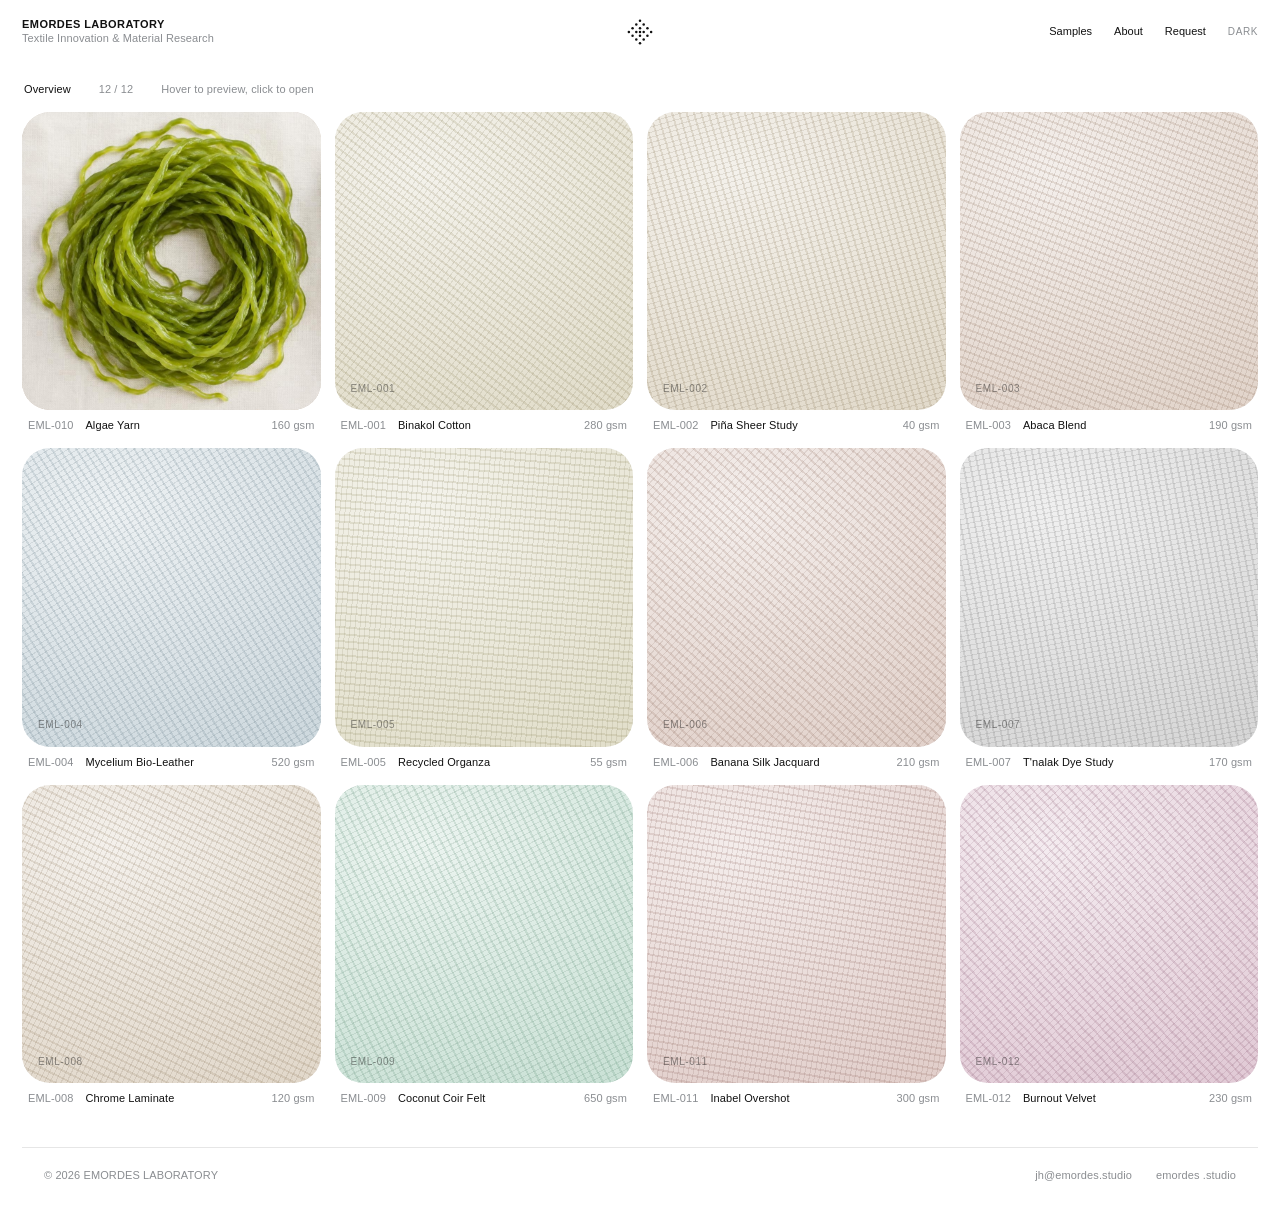
==== index.html @ 03058e5d "Custom fields + placement zones" ====
<!doctype html>
<html lang="en"><head><meta charset="utf-8"><meta name="viewport" content="width=device-width,initial-scale=1">
<title>EMORDES LABORATORY / Textile Innovation & Material Research</title>
<meta name="description" content="EMORDES LABORATORY: textile innovation and material samples. Filipino weaving heritage meets future biomaterials.">
<script>try{if(localStorage.getItem("izlab-theme")==="dark")document.documentElement.dataset.theme="dark"}catch(e){}</script><link rel="stylesheet" href="styles.css"></head>
<body>
<a class="skip" href="#grid">Skip to samples</a>
<header class="bar">
  <a class="brand" href="#" data-home><b>EMORDES LABORATORY</b><span>Textile Innovation &amp; Material Research</span></a>
  <a class="mark" href="#" data-home aria-label="EMORDES LABORATORY home"><svg viewBox="0 0 28 28" aria-hidden="true"><g id="dots"></g></svg></a>
  <nav aria-label="Primary">
    <button data-panel="p-samples" aria-expanded="false" aria-controls="p-samples">Samples</button>
    <button data-panel="p-about" aria-expanded="false" aria-controls="p-about">About</button>
    <button data-panel="p-request" aria-expanded="false" aria-controls="p-request">Request</button>
    <button class="tt" id="tt" type="button" aria-label="Toggle dark mode"></button>
  </nav>
</header>

<div class="scrim" hidden></div>

<section class="panel" id="p-samples" role="dialog" aria-modal="true" aria-label="Sample index" hidden>
  <div class="pin">
    <div class="ph"><span>Index</span><span id="count">12 Specimens / Placeholder data</span></div>
    <div class="filters" role="group" aria-label="Filter samples">
      <button class="on" data-f="all">All</button><button data-f="heritage">Heritage</button><button data-f="biomaterial">Biomaterial</button><button data-f="recycled">Recycled</button><button data-f="sheer">Sheer</button>
    </div>
    <table class="idx"><thead><tr><th>No.</th><th>Sample</th><th>Category</th><th>Year</th></tr></thead><tbody id="idx"></tbody></table>
  </div>
</section>

<section class="panel" id="p-about" role="dialog" aria-modal="true" aria-label="About" hidden>
  <div class="pin about">
    <div class="ph"><span>About</span><span>EML / Est. 2026 / San Francisco</span></div>
    <div class="acols">
      <p class="big">A textile research unit where Filipino weaving heritage meets the materials of the future.</p>
      <div>
        <p>EMORDES LABORATORY studies cloth at both ends of time. The optical wave of Binakol, the translucent hand of Piña, the tensile strength of Abaca sit in the same library as mycelium leather, algae knits and recycled organza.</p>
        <p>Every specimen is catalogued, swatched and available for designers, students and brands developing their next collection. Request samples, book a lab session, or commission a custom weave study.</p>
        <dl class="meta"><dt>Contact</dt><dd><a href="mailto:jh@emordes.studio">jh@emordes.studio</a></dd><dt>Division of</dt><dd><a href="https://emordes.studio">emordes .studio</a></dd></dl>
        <img src="images/logo.png" alt="emordes .studio" class="logo">
      </div>
    </div>
  </div>
</section>

<section class="panel" id="p-request" role="dialog" aria-modal="true" aria-label="Request samples" hidden>
  <div class="pin">
    <div class="ph"><span>Request</span><span>Samples / Lab session / Custom weave study</span></div>
    <form id="f" class="form">
      <label>Name<input name="name" required autocomplete="name"></label>
      <label>Email<input type="email" name="email" required autocomplete="email"></label>
      <label>Type<select name="type"><option>Sample request</option><option>Lab session</option><option>Custom weave study</option></select></label>
      <label>Date<input type="date" name="date"></label>
      <fieldset class="picks"><legend>Samples</legend><div id="picks"></div></fieldset>
      <label class="wide">Notes<textarea name="notes" rows="3"></textarea></label>
      <div class="wide fr"><span>Opens your mail app, sends to jh@emordes.studio</span><button class="pill dark">Send request <i class="arr" aria-hidden="true"></i></button></div>
    </form>
  </div>
</section>

<main>
  <div class="sub"><span>Overview</span><span id="shown">12 / 12</span><span class="hide-m">Hover to preview, click to open</span></div>
  <ul class="grid" id="grid"></ul>
</main>

<section class="detail" id="detail" role="dialog" aria-modal="true" aria-labelledby="d-title" hidden>
  <div class="din">
    <button class="pill back" id="back"><i class="arr l" aria-hidden="true"></i> Back to Overview</button>
    <h2 id="d-title"></h2>
    <div class="dmeta" id="d-meta"></div>
    <div class="dimgs" id="d-imgs"></div>
    <div class="dmeta dbelow" id="d-below" hidden></div>
    <div class="dnav"><button class="pill" id="prev">Previous</button><button class="pill dark" id="req">Request this sample</button><button class="pill" id="next">Next</button></div>
  </div>
</section>

<footer class="foot"><span>© 2026 EMORDES LABORATORY</span><a href="mailto:jh@emordes.studio">jh@emordes.studio</a><a href="https://emordes.studio">emordes .studio</a></footer>
<div class="lb" id="lb" hidden role="dialog" aria-modal="true" aria-label="Photo viewer"><div class="lbw"><img id="lb-img" alt=""></div>
<div class="lbbar"><span id="lb-c"></span><span><button class="pill" id="lb-p" aria-label="Previous photo">Prev</button><button class="pill" id="lb-n" aria-label="Next photo">Next</button><button class="pill" id="lb-x" aria-label="Close">Close</button></span></div></div>
<script src="main.js"></script>
<script>(function(){var b=document.getElementById("tt"),r=document.documentElement;function s(){var d=r.dataset.theme==="dark";b.textContent=d?"Light":"Dark";b.setAttribute("aria-pressed",d)}s();b.onclick=function(){var d=r.dataset.theme!=="dark";if(d)r.dataset.theme="dark";else delete r.dataset.theme;try{localStorage.setItem("izlab-theme",d?"dark":"light")}catch(e){}s()}})();</script>
</body></html>
---- styles.css ----
:root{--bg:#fff;--bg2:#F8F9FA;--ink:#111;--mut:#8a8d91;--line:rgba(17,17,17,.1);--r:28px;--ease:cubic-bezier(.2,.9,.1,1);--f:"Helvetica Neue",Helvetica,Arial,sans-serif;--bar:64px}
*{box-sizing:border-box;margin:0;padding:0}
html{-webkit-text-size-adjust:100%}
body{background:var(--bg);color:var(--ink);font:400 11px/1.45 var(--f);letter-spacing:.01em;-webkit-font-smoothing:antialiased}
body.lock{overflow:hidden}
a{color:inherit;text-decoration:none}button,input,select,textarea{font:inherit;color:inherit}
button{background:none;border:0;cursor:pointer}
:focus-visible{outline:1.5px solid var(--ink);outline-offset:3px;border-radius:6px}
.skip{position:absolute;left:-999px;top:8px;background:var(--ink);color:#fff;padding:6px 10px;border-radius:99px;z-index:99}.skip:focus{left:8px}

.bar{position:fixed;inset:0 0 auto;height:var(--bar);display:grid;grid-template-columns:1fr auto 1fr;align-items:center;padding:0 22px;z-index:40;background:rgba(255,255,255,.72);backdrop-filter:blur(18px) saturate(1.4);-webkit-backdrop-filter:blur(18px) saturate(1.4)}
.brand{display:flex;flex-direction:column;line-height:1.25}.brand b{font-weight:700;letter-spacing:.04em}.brand span{color:var(--mut)}
.mark svg{width:26px;height:26px;display:block;fill:var(--ink);transition:transform .6s var(--ease)}.mark:hover svg{transform:rotate(45deg)}
nav{justify-self:end;display:flex;gap:22px}
nav button{position:relative;padding:4px 0}
nav button::after{content:"";position:absolute;left:0;right:0;bottom:0;height:1px;background:var(--ink);transform:scaleX(0);transform-origin:left;transition:transform .3s var(--ease)}
nav button:hover::after,nav button[aria-expanded=true]::after{transform:scaleX(1)}

main{padding:calc(var(--bar) + 10px) 22px 40px}
.sub{display:flex;gap:28px;color:var(--mut);padding:8px 2px 14px}.sub span:first-child{color:var(--ink)}
.grid{list-style:none;display:grid;grid-template-columns:repeat(4,1fr);gap:14px}
.card{animation:rise .7s var(--ease) both;animation-delay:var(--d)}.card.hide{display:none}
@keyframes rise{from{opacity:0;transform:translateY(14px)}}
.card>button{display:block;width:100%;position:relative;border-radius:var(--r);overflow:hidden;aspect-ratio:1;background:var(--bg2);text-align:left}
.ph-img{position:relative;width:100%;height:100%;background:
 repeating-linear-gradient(var(--a),hsla(var(--h),var(--s),40%,.16) 0 2px,transparent 2px 7px),
 repeating-linear-gradient(calc(var(--a) + 90deg),hsla(var(--h),var(--s),30%,.12) 0 1px,transparent 1px 5px),
 radial-gradient(120% 90% at 30% 20%,hsl(var(--h),var(--s),94%),hsl(var(--h),var(--s),84%));overflow:hidden}
.ph-img span{position:absolute;left:16px;bottom:14px;color:rgba(17,17,17,.45);font-size:10px;letter-spacing:.06em}
.ph-img img{position:absolute;inset:0;width:100%;height:100%;object-fit:cover}
.card .ph-img{transition:transform .7s var(--ease)}.card>button:hover .ph-img{transform:scale(1.04)}
.ov{position:absolute;left:10px;right:10px;bottom:10px;display:flex;align-items:center;justify-content:space-between;gap:10px;padding:11px 14px;border-radius:18px;background:rgba(255,255,255,.7);backdrop-filter:blur(14px);-webkit-backdrop-filter:blur(14px);box-shadow:0 0 0 1px rgba(255,255,255,.6) inset;opacity:0;transform:translateY(12px);transition:opacity .25s var(--ease),transform .35s var(--ease)}
.ot{display:flex;flex-direction:column;overflow:hidden}.ot b{font-weight:600;font-size:12px;transform:translateY(100%);transition:transform .35s .04s var(--ease)}.ot small{color:var(--mut);font-size:10px;transform:translateY(120%);transition:transform .35s .08s var(--ease)}
.card>button:hover .ov,.card>button:focus-visible .ov{opacity:1;transform:none}
.card>button:hover .ot>*,.card>button:focus-visible .ot>*{transform:none}
.dm{width:15px;height:15px;fill:var(--ink);flex:none}
.card>button:hover .dm circle{animation:blink .9s steps(1) infinite}
.dm circle:nth-child(n+6){animation-delay:.15s!important}.dm circle:nth-child(9){animation-delay:.3s!important}
@keyframes blink{50%{opacity:.25}}
.cap{display:grid;grid-template-columns:auto 1fr auto;gap:12px;padding:8px 6px 0;color:var(--mut)}.cap span:nth-child(2){color:var(--ink);white-space:nowrap;overflow:hidden;text-overflow:ellipsis}

.scrim{position:fixed;inset:0;z-index:30;background:rgba(248,249,250,.25);opacity:0;transition:opacity .25s}.scrim.in{opacity:1}
.panel{position:fixed;left:0;right:0;top:0;z-index:35;padding-top:var(--bar);max-height:100vh;overflow:auto;background:rgba(255,255,255,.7);backdrop-filter:blur(28px) saturate(1.5);-webkit-backdrop-filter:blur(28px) saturate(1.5);border-bottom:1px solid var(--line);box-shadow:0 30px 60px -30px rgba(0,0,0,.12);clip-path:inset(0 0 100% 0);transition:clip-path .45s var(--ease)}
.panel.in{clip-path:inset(0 0 0 0)}
.pin{padding:18px 22px 34px;opacity:0;transform:translateY(-8px);transition:.35s .1s var(--ease)}.panel.in .pin{opacity:1;transform:none}
.ph{display:flex;justify-content:space-between;color:var(--mut);padding-bottom:12px;border-bottom:1px solid var(--line);margin-bottom:14px}.ph span:first-child{color:var(--ink);font-weight:600}
.filters{display:flex;flex-wrap:wrap;gap:6px;margin-bottom:12px}
.filters button,.pill{border-radius:99px;padding:6px 13px;background:rgba(17,17,17,.05);transition:background .2s,color .2s}
.filters button:hover{background:rgba(17,17,17,.1)}.filters button.on{background:var(--ink);color:#fff}
.idx{width:100%;border-collapse:collapse;font-variant-numeric:tabular-nums}
.idx th{text-align:left;font-weight:400;color:var(--mut);padding:6px 0;border-bottom:1px solid var(--line)}
.idx td{padding:7px 0;border-bottom:1px solid var(--line)}.idx th:first-child,.idx td:first-child{width:12%}.idx th:last-child,.idx td:last-child{width:10%;text-align:right}
.idx tr.hide{display:none}.idx tbody tr{transition:background .15s}.idx tbody tr:hover{background:rgba(17,17,17,.035)}
.idx td button{font-weight:600;padding:0}.idx td button:hover{text-decoration:underline}
.acols{display:grid;grid-template-columns:1.1fr 1fr;gap:40px}
.big{font-size:clamp(20px,2.4vw,32px);line-height:1.1;letter-spacing:-.02em;font-weight:500;max-width:18ch}
.about p+p{margin-top:10px}.about p{max-width:52ch}
.meta,.dmeta dl{display:grid;grid-template-columns:96px 1fr;row-gap:6px;margin-top:16px}.meta dt,.dmeta dt{color:var(--mut)}.meta a{text-decoration:underline}
.logo{display:block;width:140px;margin-top:22px;filter:invert(1)}
.form{display:grid;grid-template-columns:repeat(4,1fr);gap:14px}
.form label,.picks{display:flex;flex-direction:column;gap:5px;color:var(--mut)}
.form input:not([type=checkbox]),.form select,.form textarea{color:var(--ink);background:rgba(255,255,255,.6);border:1px solid var(--line);border-radius:12px;padding:9px 11px;font-size:12px;outline:0;transition:border-color .2s}
.form input:focus,.form select:focus,.form textarea:focus{border-color:var(--ink)}
.picks{grid-column:1/-1;border:0}.picks legend{margin-bottom:5px}
#picks{display:grid;grid-template-columns:repeat(4,1fr);gap:4px 14px}
#picks label{flex-direction:row;align-items:center;gap:7px;color:var(--ink);cursor:pointer}#picks span{color:var(--mut);white-space:nowrap}
#picks input{accent-color:#111}
.wide{grid-column:1/-1}.fr{display:flex;justify-content:space-between;align-items:center;color:var(--mut)}
.pill{display:inline-flex;align-items:center;gap:8px;backdrop-filter:blur(12px);-webkit-backdrop-filter:blur(12px)}
.pill:hover{background:rgba(17,17,17,.1)}.pill.dark{background:var(--ink);color:#fff}.pill.dark:hover{background:#333}
.arr{width:6px;height:6px;border-top:1.3px solid currentColor;border-right:1.3px solid currentColor;transform:rotate(45deg)}.arr.l{transform:rotate(-135deg)}

.detail{position:fixed;inset:0;z-index:38;overflow:auto;background:rgba(255,255,255,.86);backdrop-filter:blur(24px);-webkit-backdrop-filter:blur(24px);opacity:0;transition:opacity .28s var(--ease)}
.detail.in{opacity:1}
.din{padding:calc(var(--bar) + 14px) 22px 50px;transform:translateY(18px);transition:transform .45s var(--ease)}.detail.in .din{transform:none}
.back{position:sticky;top:calc(var(--bar) + 8px);z-index:2;background:rgba(255,255,255,.7);box-shadow:0 0 0 1px var(--line) inset}
.detail h2{font-size:clamp(28px,4vw,56px);font-weight:500;letter-spacing:-.03em;line-height:1;margin:26px 0 20px;display:flex;align-items:baseline;gap:16px}
.detail h2 span{font-size:11px;letter-spacing:.04em;color:var(--mut);font-weight:400}
.dmeta{display:grid;grid-template-columns:1fr 1fr;gap:0 40px;border-top:1px solid var(--line);max-width:960px}
.dmeta dl{margin-top:12px}
.dimgs{display:grid;grid-template-columns:2fr 1fr;grid-template-rows:1fr 1fr;gap:14px;margin-top:30px;aspect-ratio:3/2}
.dimgs .ph-img{border-radius:var(--r)}.dimgs .ph-img:first-child{grid-row:1/3}
.dnav{display:flex;justify-content:space-between;gap:8px;margin-top:18px}
.foot{display:flex;gap:24px;padding:20px 22px 28px;color:var(--mut);border-top:1px solid var(--line);margin:0 22px}.foot span{margin-right:auto}.foot a:hover{color:var(--ink)}

@media (max-width:1000px){.grid{grid-template-columns:repeat(3,1fr)}}
@media (max-width:720px){
 :root{--r:20px;--bar:58px}
 .bar{padding:0 14px;grid-template-columns:1fr auto auto;gap:14px}.brand span{display:none}.mark{order:-1}.bar{grid-template-columns:auto 1fr auto}
 nav{gap:14px}main{padding:calc(var(--bar) + 6px) 12px 30px}
 .grid{grid-template-columns:repeat(2,1fr);gap:10px}.hide-m{display:none}
 .cap{grid-template-columns:1fr auto}.cap span:first-child{display:none}
 .ov{opacity:1;transform:none;left:7px;right:7px;bottom:7px;padding:7px 10px;border-radius:13px}.ot b,.ot small{transform:none}.ot small{display:none}.ot b{font-size:10.5px;white-space:nowrap;overflow:hidden;text-overflow:ellipsis}
 .pin{padding:14px 14px 26px}.acols,.form,.dmeta{grid-template-columns:1fr;gap:16px}#picks{grid-template-columns:1fr 1fr}
 .din{padding:calc(var(--bar) + 10px) 14px 40px}.dimgs{grid-template-columns:1fr;grid-template-rows:none;aspect-ratio:auto}.dimgs .ph-img{aspect-ratio:1}.dimgs .ph-img:first-child{grid-row:auto}
 .dnav .pill:not(.dark){padding:6px 10px}.foot{flex-wrap:wrap;margin:0 12px;padding:18px 2px}
}
@media (prefers-reduced-motion:reduce){*{animation:none!important;transition:none!important}}

/* multi-photo */
.dshot{display:block;padding:0;border:0;background:none;cursor:zoom-in;border-radius:var(--r);overflow:hidden;min-height:0}
.dshot .ph-img{border-radius:var(--r);transition:transform .6s var(--ease)}.dshot:hover .ph-img{transform:scale(1.02)}
.dimgs[data-n="1"]{grid-template-columns:1fr;grid-template-rows:1fr;aspect-ratio:3/2}
.dimgs[data-n="2"]{grid-template-columns:1fr 1fr;grid-template-rows:1fr;aspect-ratio:2/1}
.dimgs[data-n="3"] .dshot:first-child{grid-row:1/3}.dimgs .dshot .ph-img{grid-row:auto}
.dimgs[data-n="many"]{grid-template-columns:repeat(3,1fr);grid-template-rows:none;aspect-ratio:auto}.dimgs[data-n="many"] .dshot{aspect-ratio:1}
.lb{position:fixed;inset:0;z-index:200;background:rgba(255,255,255,.82);backdrop-filter:blur(24px) saturate(1.3);-webkit-backdrop-filter:blur(24px) saturate(1.3);display:flex;flex-direction:column;opacity:0;transition:opacity .22s}
.lb.in{opacity:1}.lbw{flex:1;display:grid;place-items:center;padding:22px;min-height:0}
.lbw img{max-width:100%;max-height:100%;object-fit:contain;border-radius:calc(var(--r) - 6px);box-shadow:0 20px 60px rgba(0,0,0,.12)}
.lbbar{display:flex;justify-content:space-between;align-items:center;gap:8px;padding:0 22px 22px;font-size:11px;color:var(--mut)}.lbbar span:last-child{display:flex;gap:8px}
@media (max-width:760px){.dimgs[data-n]{grid-template-columns:1fr;aspect-ratio:auto}.dimgs[data-n] .dshot{aspect-ratio:1;grid-row:auto!important}.dimgs[data-n="many"]{grid-template-columns:1fr 1fr}.lbbar{padding:0 14px 18px}}
.lb[hidden]{display:none}

.tt{color:var(--mut);padding:4px 0;font-size:inherit;text-transform:uppercase;letter-spacing:.06em;font-size:10px}.tt:hover{color:var(--ink)}
.acts .tt{margin-right:4px}
[data-theme=dark]{color-scheme:dark;--bg:#0b0b0b;--bg2:#161718;--ink:#ededed;--mut:#8b8e93;--line:rgba(237,237,237,.12)}
[data-theme=dark] .bar{background:rgba(11,11,11,.72)}
[data-theme=dark] .pill.dark,[data-theme=dark] .item.on,[data-theme=dark] .g .cv,[data-theme=dark] .filters button.on{color:#0b0b0b}
[data-theme=dark] .pill.dark:hover{background:#cfcfcf}
[data-theme=dark] .skip{color:#0b0b0b}
[data-theme=dark] .ph-img{filter:brightness(.82) saturate(.9)}[data-theme=dark] .ph-img:has(img){filter:none}
[data-theme=dark] .ph-img span{color:rgba(0,0,0,.55)}
[data-theme=dark] .ov{background:rgba(18,18,18,.66);box-shadow:0 0 0 1px rgba(255,255,255,.08) inset}
[data-theme=dark] .scrim{background:rgba(0,0,0,.4)}
[data-theme=dark] .panel{background:rgba(14,14,14,.74);box-shadow:0 30px 60px -30px rgba(0,0,0,.6)}
[data-theme=dark] .filters button,[data-theme=dark] .pill{background:rgba(237,237,237,.07)}
[data-theme=dark] .filters button:hover,[data-theme=dark] .pill:hover{background:rgba(237,237,237,.14)}
[data-theme=dark] .filters button.on,[data-theme=dark] .pill.dark{background:var(--ink)}
[data-theme=dark] .idx tbody tr:hover{background:rgba(237,237,237,.04)}
[data-theme=dark] .logo{filter:none}
[data-theme=dark] .form input:not([type=checkbox]),[data-theme=dark] .form select,[data-theme=dark] .form textarea{background:rgba(255,255,255,.04)}
[data-theme=dark] #picks input{accent-color:#ededed}
[data-theme=dark] .detail{background:rgba(11,11,11,.88)}
[data-theme=dark] .back{background:rgba(20,20,20,.72)}
[data-theme=dark] .lb{background:rgba(8,8,8,.9)}[data-theme=dark] .lbw img{box-shadow:0 20px 60px rgba(0,0,0,.6)}
@media (max-width:720px){nav{gap:12px}}
.desc p+p{margin-top:.8em}.desc p{max-width:62ch}

/* field zones */
.dcol{min-width:0}.dwide{grid-column:1/-1;display:grid;grid-template-columns:1fr 1fr;gap:0 40px}.dwide>dl{min-width:0}
.dbelow{margin-top:30px}
@media (max-width:760px){.dwide{grid-template-columns:1fr}}
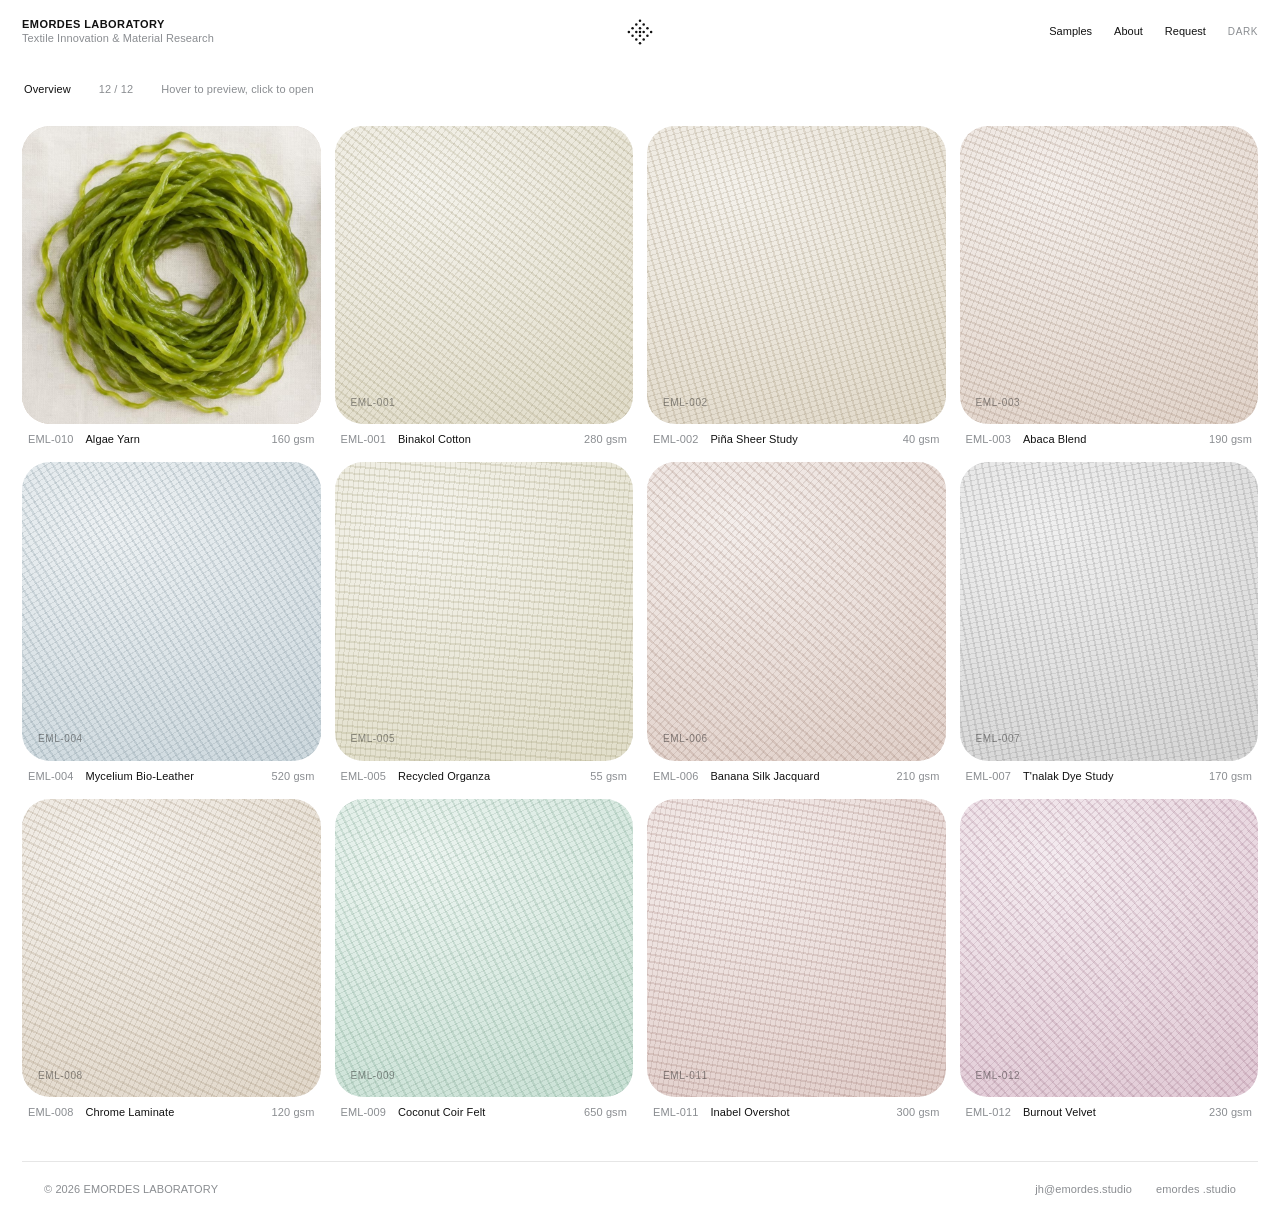
==== commit a7ac5a63: "Categories: group home tiles, admin manager" ====
--- a/index.html
+++ b/index.html
@@ -60,6 +60,7 @@
 
 <main>
   <div class="sub"><span>Overview</span><span id="shown">12 / 12</span><span class="hide-m">Hover to preview, click to open</span></div>
+  <nav class="jump" id="jump" aria-label="Categories" hidden></nav>
   <ul class="grid" id="grid"></ul>
 </main>
 
@@ -68,14 +69,14 @@
     <button class="pill back" id="back"><i class="arr l" aria-hidden="true"></i> Back to Overview</button>
     <h2 id="d-title"></h2>
     <div class="dmeta" id="d-meta"></div>
-    <div class="dimgs" id="d-imgs"></div>
+    <div class="dimgs" id="d-imgs"></div><p class="dcap" id="d-cap" aria-hidden="true" hidden></p>
     <div class="dmeta dbelow" id="d-below" hidden></div>
     <div class="dnav"><button class="pill" id="prev">Previous</button><button class="pill dark" id="req">Request this sample</button><button class="pill" id="next">Next</button></div>
   </div>
 </section>
 
 <footer class="foot"><span>© 2026 EMORDES LABORATORY</span><a href="mailto:jh@emordes.studio">jh@emordes.studio</a><a href="https://emordes.studio">emordes .studio</a></footer>
-<div class="lb" id="lb" hidden role="dialog" aria-modal="true" aria-label="Photo viewer"><div class="lbw"><img id="lb-img" alt=""></div>
+<div class="lb" id="lb" hidden role="dialog" aria-modal="true" aria-label="Photo viewer"><div class="lbw"><img id="lb-img" alt=""></div><p class="lbcap" id="lb-cap" hidden></p>
 <div class="lbbar"><span id="lb-c"></span><span><button class="pill" id="lb-p" aria-label="Previous photo">Prev</button><button class="pill" id="lb-n" aria-label="Next photo">Next</button><button class="pill" id="lb-x" aria-label="Close">Close</button></span></div></div>
 <script src="main.js"></script>
 <script>(function(){var b=document.getElementById("tt"),r=document.documentElement;function s(){var d=r.dataset.theme==="dark";b.textContent=d?"Light":"Dark";b.setAttribute("aria-pressed",d)}s();b.onclick=function(){var d=r.dataset.theme!=="dark";if(d)r.dataset.theme="dark";else delete r.dataset.theme;try{localStorage.setItem("izlab-theme",d?"dark":"light")}catch(e){}s()}})();</script>
--- a/styles.css
+++ b/styles.css
@@ -140,3 +140,23 @@
 .dcol{min-width:0}.dwide{grid-column:1/-1;display:grid;grid-template-columns:1fr 1fr;gap:0 40px}.dwide>dl{min-width:0}
 .dbelow{margin-top:30px}
 @media (max-width:760px){.dwide{grid-template-columns:1fr}}
+
+/* photo captions */
+.dshot-f{margin:0;min-width:0;min-height:0;display:flex;flex-direction:column}.dshot-f>.dshot{flex:1;min-height:0}
+.dimgs[data-n="3"] .dshot-f:first-child{grid-row:1/3}
+.dfc{display:none}
+.dcap{display:flex;gap:14px;align-items:baseline;min-height:2.9em;margin:12px 0 0;font-size:11px;line-height:1.45;letter-spacing:.01em;color:var(--mut);max-width:62ch;opacity:0;transform:translateY(-4px);transition:opacity .35s var(--ease),transform .45s var(--ease)}
+.dcap.on{opacity:1;transform:none}.dcap .dcn{font-family:ui-monospace,Menlo,monospace;font-size:10px;color:var(--ink);letter-spacing:.06em;flex:none}
+.dcap[hidden]{display:none}
+.lbcap{margin:0 auto;padding:0 22px 12px;max-width:62ch;text-align:center;font-size:12px;line-height:1.5;color:var(--ink)}.lbcap[hidden]{display:none}
+@media (hover:none),(max-width:760px){.dcap{display:none!important}.dfc{display:block;margin:8px 2px 0;font-size:11px;line-height:1.45;color:var(--mut)}
+ .dimgs.hascap{aspect-ratio:auto}.dimgs.hascap .dshot{aspect-ratio:1;flex:none}}
+@media (max-width:760px){.dimgs[data-n] .dshot-f{grid-row:auto!important}.lbcap{padding:0 14px 10px}}
+
+/* categories */
+.jump{display:flex;flex-wrap:wrap;gap:4px 18px;margin:-4px 0 18px;font-family:ui-monospace,Menlo,monospace;font-size:10px;letter-spacing:.06em;text-transform:uppercase}
+.jump a{color:var(--mut);transition:color .2s}.jump a:hover,.jump a:focus-visible{color:var(--ink)}.jump sup{font-size:8px;margin-left:3px;vertical-align:4px}
+.grid .gh{grid-column:1/-1;display:flex;justify-content:space-between;align-items:baseline;border-top:1px solid var(--ink);padding:7px 0 2px;margin-top:22px;font-size:11px;font-weight:600;letter-spacing:.01em;scroll-margin-top:calc(var(--bar) + 14px)}
+.grid .gh:first-child{margin-top:0}.grid .gh .gn{font-family:ui-monospace,Menlo,monospace;font-weight:400;font-size:10px;color:var(--mut);letter-spacing:.06em}.grid .gh.hide,.idx .igh.hide{display:none}
+.idx .igh th{padding:16px 0 5px;color:var(--ink);font-weight:600;border-bottom:1px solid var(--ink)}.idx tbody .igh:first-child th{padding-top:6px}
+.idx .igh:hover{background:none!important}
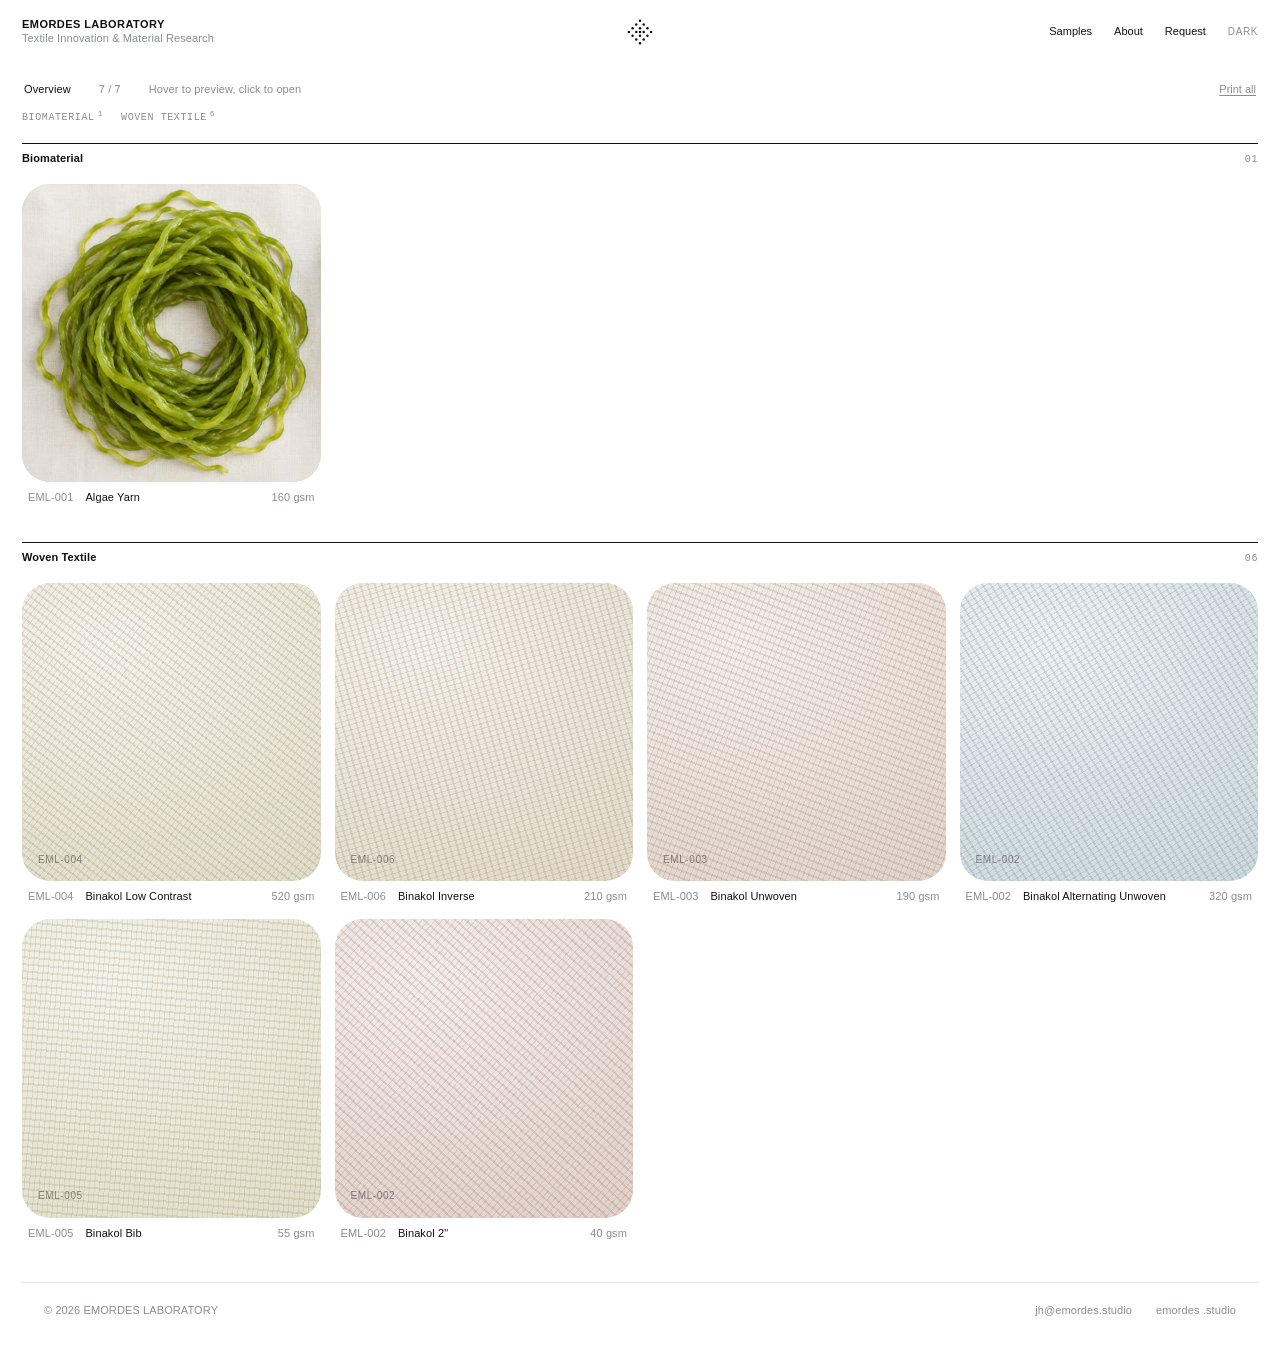
==== commit 36f428af: "Notes card + print/PDF spec sheets" ====
--- a/index.html
+++ b/index.html
@@ -59,14 +59,14 @@
 </section>
 
 <main>
-  <div class="sub"><span>Overview</span><span id="shown">12 / 12</span><span class="hide-m">Hover to preview, click to open</span></div>
-  <nav class="jump" id="jump" aria-label="Categories" hidden></nav>
+  <div class="sub"><span>Overview</span><span id="shown">12 / 12</span><span class="hide-m">Hover to preview, click to open</span><button class="prall" id="prall">Print all</button></div>
+  <div class="jump" id="jump" role="navigation" aria-label="Categories" hidden></div>
   <ul class="grid" id="grid"></ul>
 </main>
 
 <section class="detail" id="detail" role="dialog" aria-modal="true" aria-labelledby="d-title" hidden>
   <div class="din">
-    <button class="pill back" id="back"><i class="arr l" aria-hidden="true"></i> Back to Overview</button>
+    <div class="dtop"><button class="pill back" id="back"><i class="arr l" aria-hidden="true"></i> Back to Overview</button><button class="pill" id="prt">Print / PDF</button></div>
     <h2 id="d-title"></h2>
     <div class="dmeta" id="d-meta"></div>
     <div class="dimgs" id="d-imgs"></div><p class="dcap" id="d-cap" aria-hidden="true" hidden></p>
@@ -75,6 +75,7 @@
   </div>
 </section>
 
+<div id="pr" aria-hidden="true"></div>
 <footer class="foot"><span>© 2026 EMORDES LABORATORY</span><a href="mailto:jh@emordes.studio">jh@emordes.studio</a><a href="https://emordes.studio">emordes .studio</a></footer>
 <div class="lb" id="lb" hidden role="dialog" aria-modal="true" aria-label="Photo viewer"><div class="lbw"><img id="lb-img" alt=""></div><p class="lbcap" id="lb-cap" hidden></p>
 <div class="lbbar"><span id="lb-c"></span><span><button class="pill" id="lb-p" aria-label="Previous photo">Prev</button><button class="pill" id="lb-n" aria-label="Next photo">Next</button><button class="pill" id="lb-x" aria-label="Close">Close</button></span></div></div>
--- a/styles.css
+++ b/styles.css
@@ -154,9 +154,69 @@
 @media (max-width:760px){.dimgs[data-n] .dshot-f{grid-row:auto!important}.lbcap{padding:0 14px 10px}}
 
 /* categories */
-.jump{display:flex;flex-wrap:wrap;gap:4px 18px;margin:-4px 0 18px;font-family:ui-monospace,Menlo,monospace;font-size:10px;letter-spacing:.06em;text-transform:uppercase}
+.jump{display:flex;justify-content:flex-start;flex-wrap:wrap;gap:4px 18px;margin:-4px 0 18px;font-family:ui-monospace,Menlo,monospace;font-size:10px;letter-spacing:.06em;text-transform:uppercase}
 .jump a{color:var(--mut);transition:color .2s}.jump a:hover,.jump a:focus-visible{color:var(--ink)}.jump sup{font-size:8px;margin-left:3px;vertical-align:4px}
 .grid .gh{grid-column:1/-1;display:flex;justify-content:space-between;align-items:baseline;border-top:1px solid var(--ink);padding:7px 0 2px;margin-top:22px;font-size:11px;font-weight:600;letter-spacing:.01em;scroll-margin-top:calc(var(--bar) + 14px)}
 .grid .gh:first-child{margin-top:0}.grid .gh .gn{font-family:ui-monospace,Menlo,monospace;font-weight:400;font-size:10px;color:var(--mut);letter-spacing:.06em}.grid .gh.hide,.idx .igh.hide{display:none}
 .idx .igh th{padding:16px 0 5px;color:var(--ink);font-weight:600;border-bottom:1px solid var(--ink)}.idx tbody .igh:first-child th{padding-top:6px}
 .idx .igh:hover{background:none!important}
+
+/* full uncropped detail photos */
+#d-imgs.dimgs{display:block;aspect-ratio:auto!important;columns:2;column-gap:14px}
+#d-imgs.dimgs[data-n="1"]{columns:1}
+#d-imgs.dimgs[data-n="many"]{columns:3}
+#d-imgs .dshot-f{break-inside:avoid;margin:0 0 14px;display:block}
+#d-imgs .dshot{display:block;width:100%;aspect-ratio:auto!important;height:auto}
+#d-imgs .ph-img{position:relative;aspect-ratio:auto!important;height:auto;min-height:0}
+#d-imgs .ph-img:not(.pcrop) img{position:static;display:block;width:100%;height:auto;max-height:85vh;object-fit:contain;transform:none!important}
+#d-imgs .ph-img:has(img) span{display:none}
+#d-imgs>.ph-img{border-radius:var(--r);overflow:hidden}
+@media (max-width:760px){#d-imgs.dimgs,#d-imgs.dimgs[data-n="many"]{columns:1}}
+.lbw{position:relative;overflow:hidden}
+.lbw img{max-width:100%;max-height:calc(100dvh - 120px);width:auto;height:auto}
+#d-imgs .ph-img:has(img){background:none;width:fit-content;max-width:100%;margin:0 auto;border-radius:var(--r);overflow:hidden}
+#d-imgs .ph-img:not(.pcrop) img{width:auto;max-width:100%}
+#d-imgs .dshot{background:none;overflow:visible}
+
+/* per-photo detail crop */
+#d-imgs .ph-img.pcrop{width:100%!important;aspect-ratio:4/5!important;background:var(--bg2)}
+#d-imgs .ph-img.pcrop img{position:absolute;inset:0;width:100%;height:100%;max-height:none;max-width:none;object-fit:cover}
+
+/* notes card */
+.note{position:relative;margin:18px 0 6px;padding:22px 20px 16px;background:var(--bg2);border-radius:4px 14px 14px 14px;max-width:560px;box-shadow:0 1px 0 var(--line)}
+.note::before{content:"";position:absolute;top:-7px;left:26px;width:64px;height:16px;background:rgba(17,17,17,.07);transform:rotate(-3deg);border-radius:2px}
+.note .nh{display:block;font:italic 400 22px/1 Georgia,"Times New Roman",serif;letter-spacing:-.01em;margin-bottom:10px;text-transform:lowercase}
+.note .nb{font-size:13px;line-height:1.55}.note .nb p{margin:0 0 .6em}.note .nb p:last-child{margin:0}
+.note .nm{position:absolute;top:12px;right:16px;font-family:ui-monospace,Menlo,monospace;font-size:9px;letter-spacing:.06em;color:var(--mut)}
+[data-theme=dark] .note::before{background:rgba(237,237,237,.1)}
+.dcol .note{margin-top:14px}.dwide .note{grid-column:1/-1}
+.dtop{position:sticky;top:calc(var(--bar) + 8px);z-index:2;display:flex;justify-content:space-between;align-items:center;gap:8px;pointer-events:none}.dtop>*{pointer-events:auto}.dtop .back{position:static}#prt{background:rgba(255,255,255,.7);box-shadow:0 0 0 1px var(--line) inset}[data-theme=dark] #prt{background:rgba(20,20,20,.72)}
+.prall{margin-left:auto;border:0;background:none;color:var(--mut);font:inherit;font-size:inherit;cursor:pointer;text-decoration:underline;text-underline-offset:2px}.prall:hover{color:var(--ink)}
+#pr{display:none}
+/* print */
+@media print{
+ @page{size:auto;margin:12mm}
+ html.printing body>*:not(#pr){display:none!important}
+ html.printing #pr{display:block}
+ html,html[data-theme=dark]{--bg:#fff;--ink:#000;--mut:#666;color-scheme:light}
+ body{background:#fff!important;color:#000;overflow:visible!important}
+ .ps{font-family:var(--f);color:#000;font-size:9.5pt;line-height:1.4;break-after:page;page-break-after:always;display:flex;flex-direction:column;min-height:0}
+ .ps:last-child{break-after:auto;page-break-after:auto}
+ .psh{display:flex;justify-content:space-between;align-items:flex-end;border-bottom:1.2pt solid #000;padding-bottom:6pt}
+ .psh b{display:block;font-size:12pt;letter-spacing:.04em}.psh span,.psm span{font:8pt ui-monospace,Menlo,monospace;letter-spacing:.06em;color:#555;text-transform:uppercase}
+ .psm{display:flex;flex-direction:column;align-items:flex-end;gap:1pt}
+ .ps h1{font-size:20pt;font-weight:500;letter-spacing:-.01em;margin:12pt 0 10pt;line-height:1.1}
+ .ps h1 span{display:block;font:9pt ui-monospace,Menlo,monospace;letter-spacing:.08em;color:#555;margin-bottom:4pt}
+ .psg{display:grid;grid-template-columns:44% 1fr;gap:16pt;align-items:start}
+ .psi img{width:100%;max-height:120mm;object-fit:contain;object-position:left top;display:block;border-radius:2pt}
+ .pst{display:grid;grid-template-columns:repeat(3,1fr);gap:4pt;margin-top:4pt}.pst img{height:28mm;width:100%;object-fit:cover;max-height:none}
+ .pmt,.prt{width:100%;border-collapse:collapse;font:8.5pt ui-monospace,Menlo,monospace}
+ .pmt th,.pmt td,.prt td,.prt th{text-align:left;vertical-align:top;padding:3.5pt 0;border-bottom:.5pt solid #ccc}
+ .pmt th{width:32%;font-weight:400;color:#666;text-transform:uppercase;letter-spacing:.05em;font-size:7.5pt;padding-right:8pt}
+ .prt th{font-weight:400;color:#666;text-transform:uppercase;font-size:7.5pt;letter-spacing:.05em;border-bottom:.8pt solid #000}
+ .ps h3{font-size:8pt;font-weight:600;text-transform:uppercase;letter-spacing:.08em;margin:12pt 0 4pt}
+ .pdesc p{margin:0 0 5pt}
+ .pnote{margin-top:12pt;padding:8pt 10pt;border:.5pt solid #bbb;border-radius:2pt 8pt 8pt 8pt}.pnote b{display:block;font:italic 400 13pt Georgia,serif;margin-bottom:4pt}.pnote p{margin:0 0 4pt}
+ .psf{display:flex;justify-content:space-between;margin-top:14pt;padding-top:5pt;border-top:.5pt solid #000;font:7pt ui-monospace,Menlo,monospace;letter-spacing:.06em;color:#555;text-transform:uppercase}
+ .psg,.ps h1,.pnote,.prt{break-inside:avoid}
+}
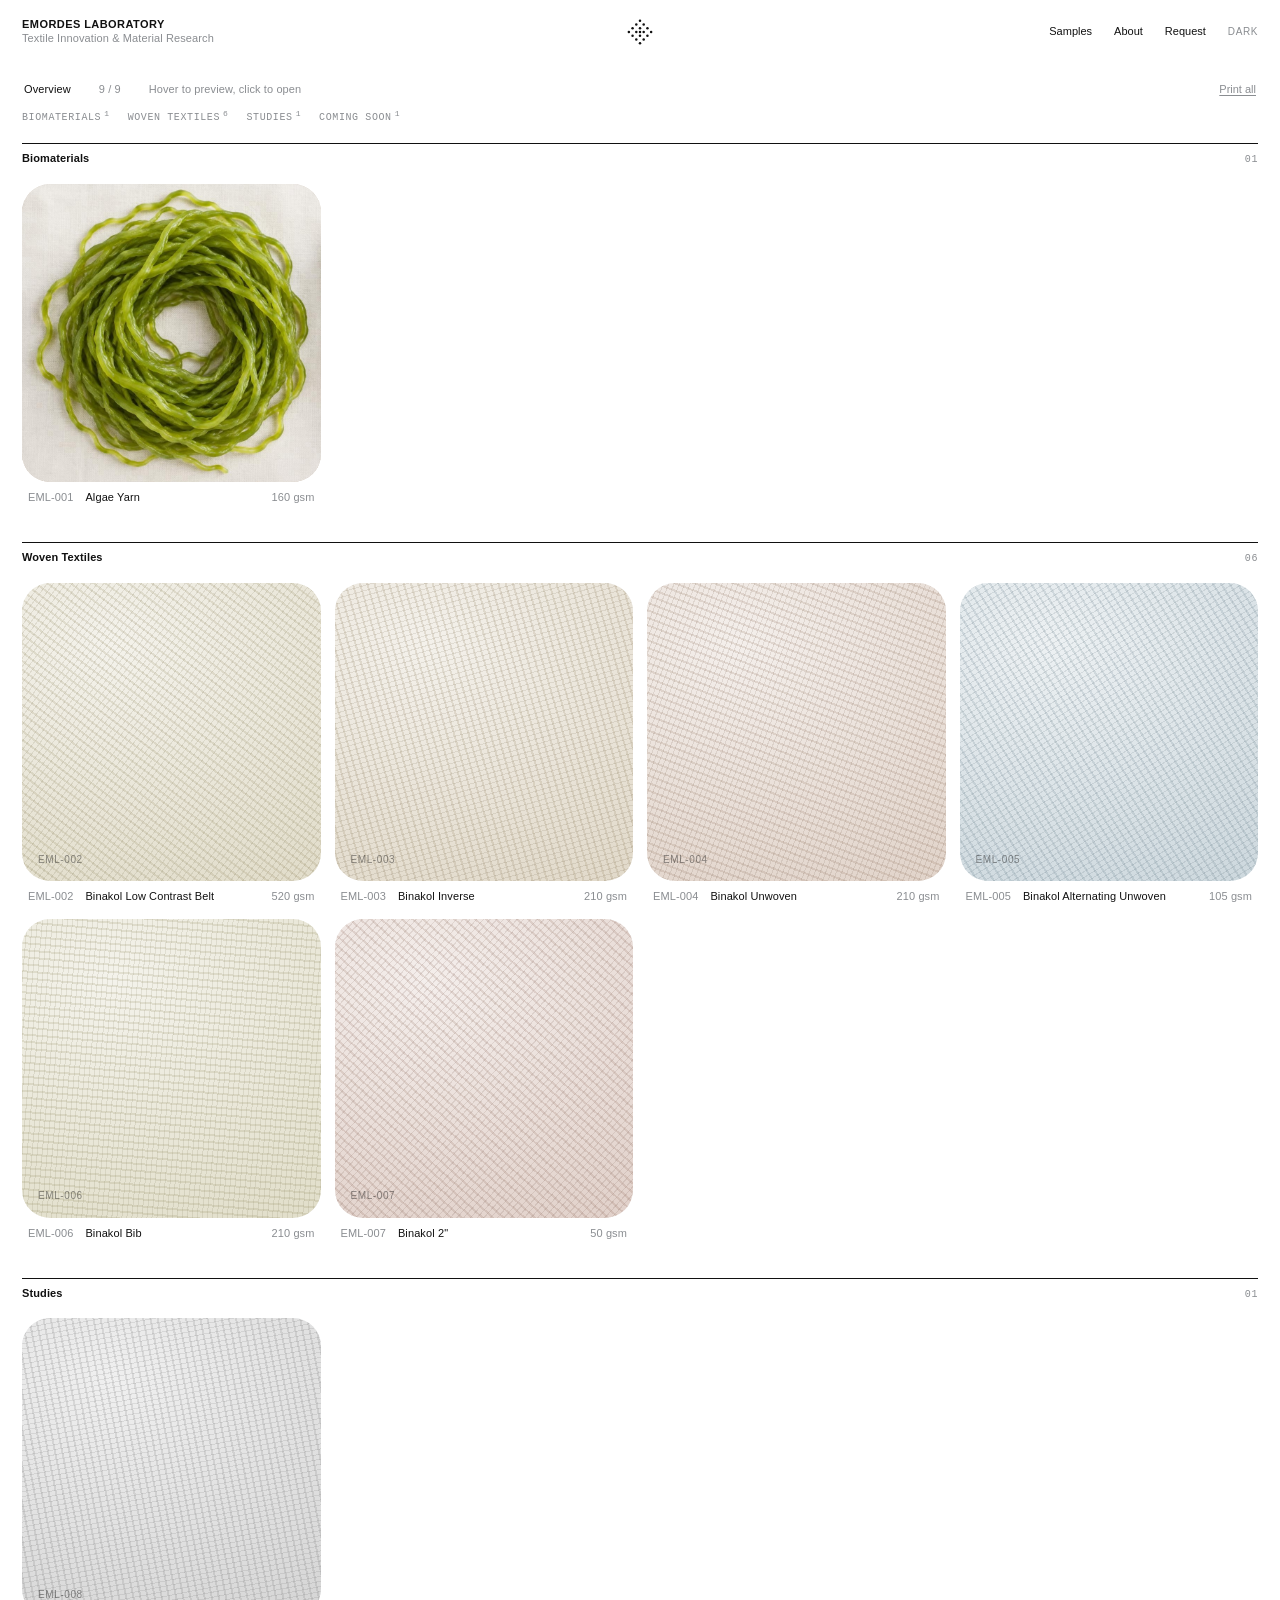
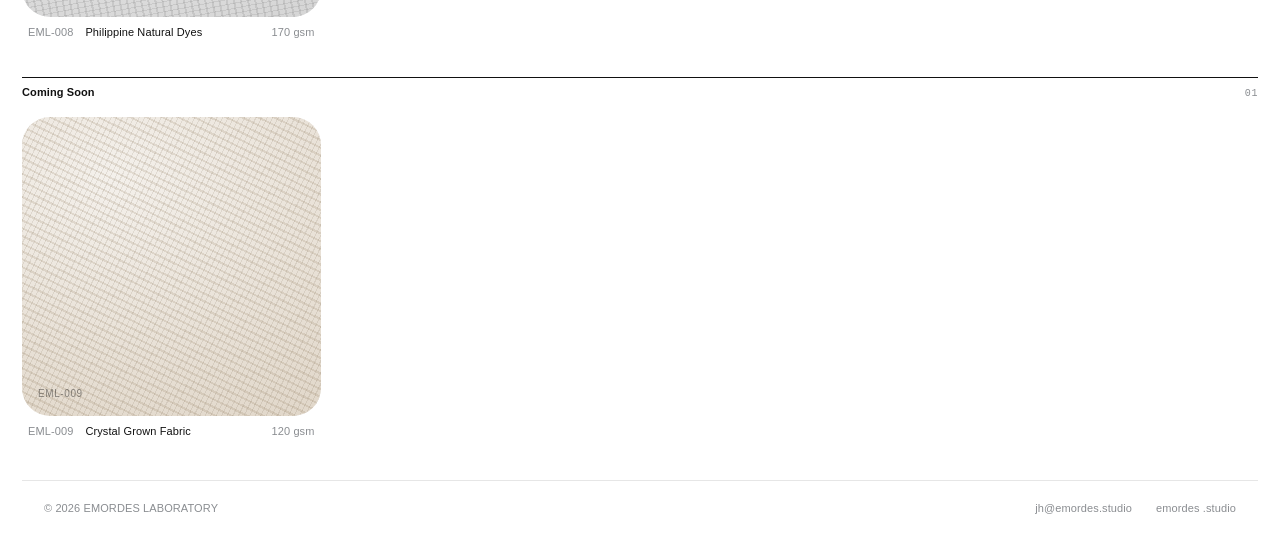
==== commit 307ba39b: "About contact email iz@emordes.studio" ====
--- a/index.html
+++ b/index.html
@@ -36,7 +36,7 @@
       <div>
         <p>EMORDES LABORATORY studies cloth at both ends of time. The optical wave of Binakol, the translucent hand of Piña, the tensile strength of Abaca sit in the same library as mycelium leather, algae knits and recycled organza.</p>
         <p>Every specimen is catalogued, swatched and available for designers, students and brands developing their next collection. Request samples, book a lab session, or commission a custom weave study.</p>
-        <dl class="meta"><dt>Contact</dt><dd><a href="mailto:jh@emordes.studio">jh@emordes.studio</a></dd><dt>Division of</dt><dd><a href="https://emordes.studio">emordes .studio</a></dd></dl>
+        <dl class="meta"><dt>Contact</dt><dd><a href="mailto:iz@emordes.studio">iz@emordes.studio</a></dd><dt>Division of</dt><dd><a href="https://emordes.studio">emordes .studio</a></dd></dl>
         <img src="images/logo.png" alt="emordes .studio" class="logo">
       </div>
     </div>
--- a/styles.css
+++ b/styles.css
@@ -220,3 +220,12 @@
  .psf{display:flex;justify-content:space-between;margin-top:14pt;padding-top:5pt;border-top:.5pt solid #000;font:7pt ui-monospace,Menlo,monospace;letter-spacing:.06em;color:#555;text-transform:uppercase}
  .psg,.ps h1,.pnote,.prt{break-inside:avoid}
 }
+
+/* per-sample photo layout (admin sizes) */
+#d-imgs.dimgs.lay{columns:auto!important;display:grid!important;grid-template-columns:repeat(6,1fr);gap:14px;align-items:start}
+#d-imgs.lay .dshot-f{margin:0;grid-column:span 3}
+#d-imgs.lay .dshot-f[data-z="s"]{grid-column:span 2}#d-imgs.lay .dshot-f[data-z="l"]{grid-column:span 4}#d-imgs.lay .dshot-f[data-z="f"]{grid-column:1/-1}
+#d-imgs.lay .dshot-f[data-z="f"] .ph-img:not(.pcrop) img{max-height:none}
+@media (max-width:760px){#d-imgs.dimgs.lay{grid-template-columns:1fr}#d-imgs.lay .dshot-f[data-z]{grid-column:1/-1}}
+.aimg{display:block;width:100%;max-width:520px;height:auto;margin-top:18px;border-radius:var(--r)}
+.about .big b,.about p b{font-weight:700}.about p a{text-decoration:underline}
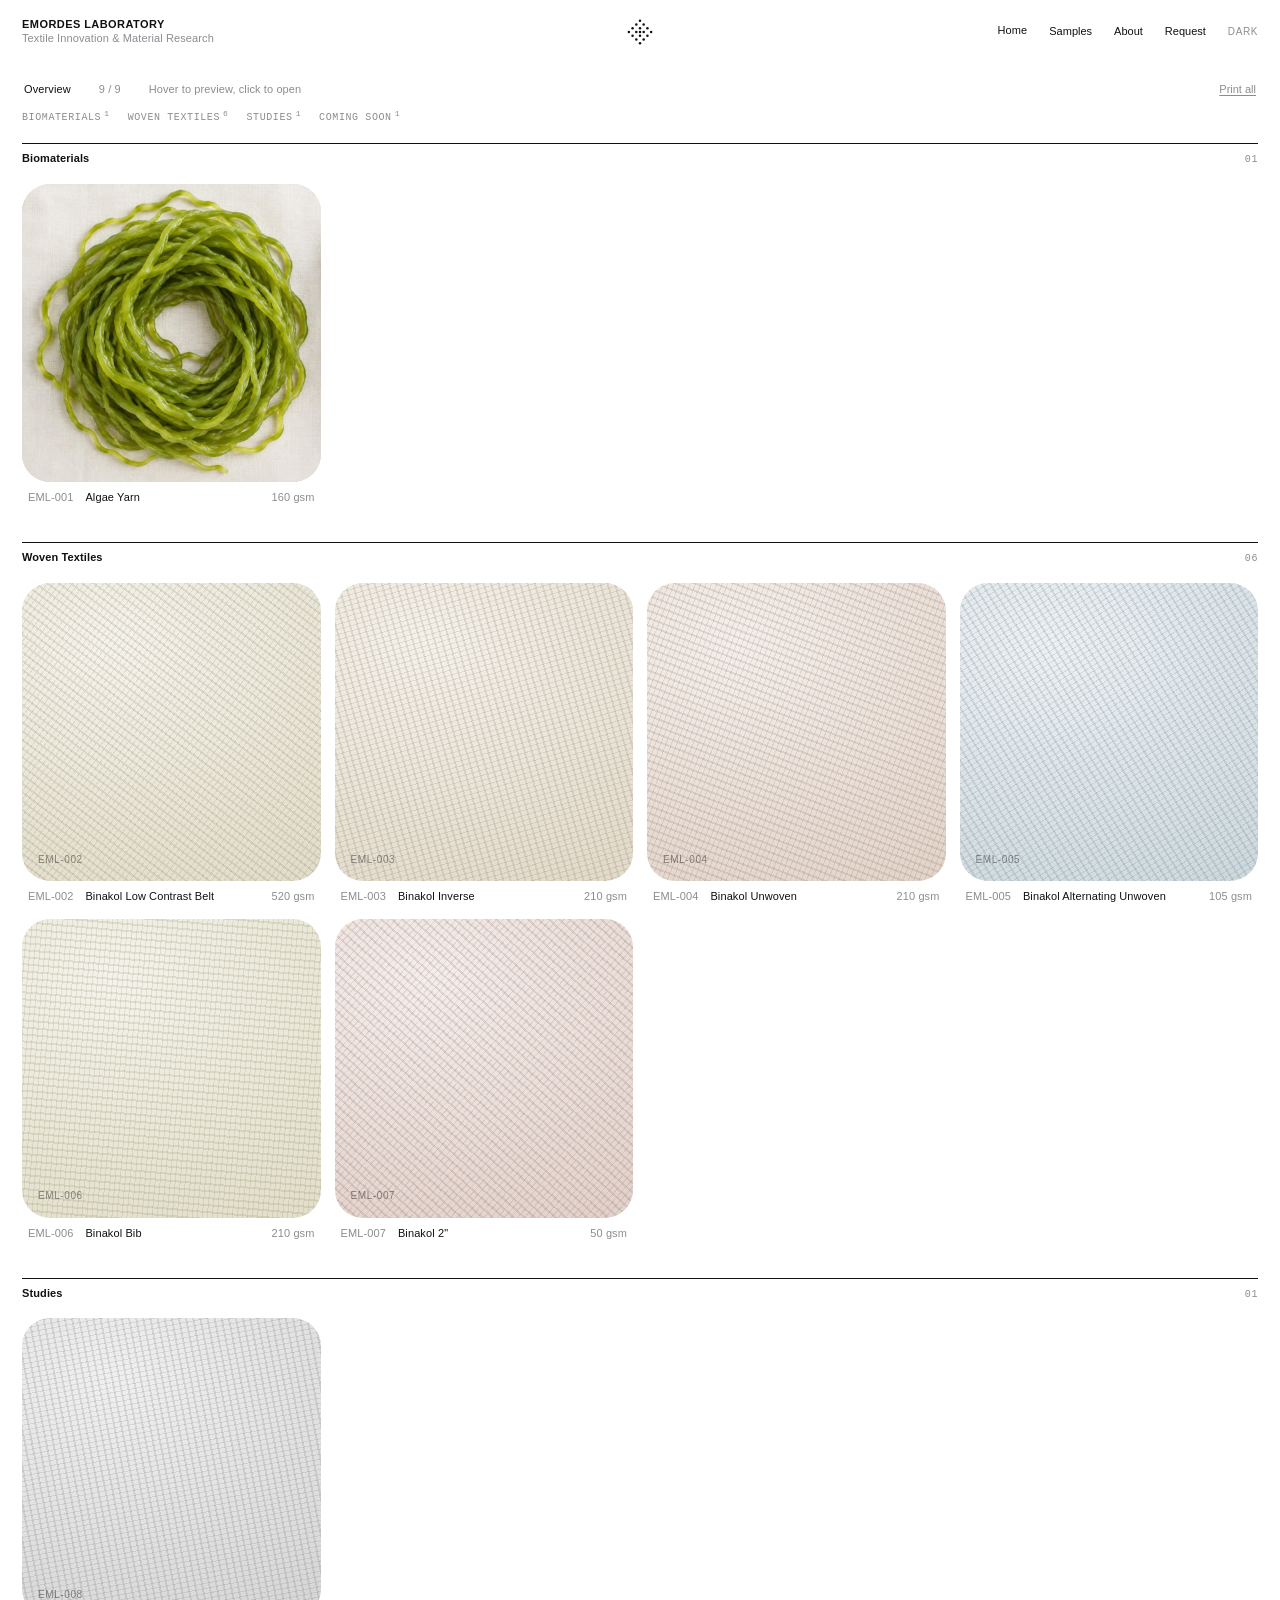
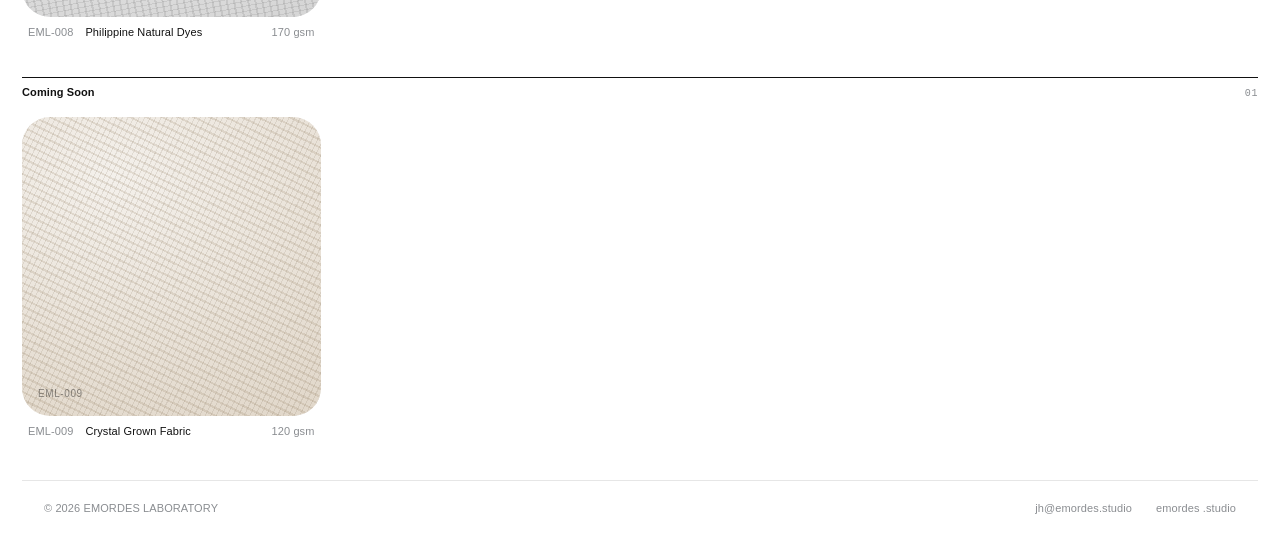
==== commit bef8986d: "Nav: add Home tab linking emordes.studio" ====
--- a/index.html
+++ b/index.html
@@ -9,6 +9,7 @@
   <a class="brand" href="#" data-home><b>EMORDES LABORATORY</b><span>Textile Innovation &amp; Material Research</span></a>
   <a class="mark" href="#" data-home aria-label="EMORDES LABORATORY home"><svg viewBox="0 0 28 28" aria-hidden="true"><g id="dots"></g></svg></a>
   <nav aria-label="Primary">
+    <a class="navlink" href="https://www.emordes.studio">Home</a>
     <button data-panel="p-samples" aria-expanded="false" aria-controls="p-samples">Samples</button>
     <button data-panel="p-about" aria-expanded="false" aria-controls="p-about">About</button>
     <button data-panel="p-request" aria-expanded="false" aria-controls="p-request">Request</button>
@@ -79,6 +80,6 @@
 <footer class="foot"><span>© 2026 EMORDES LABORATORY</span><a href="mailto:jh@emordes.studio">jh@emordes.studio</a><a href="https://emordes.studio">emordes .studio</a></footer>
 <div class="lb" id="lb" hidden role="dialog" aria-modal="true" aria-label="Photo viewer"><div class="lbw"><img id="lb-img" alt=""></div><p class="lbcap" id="lb-cap" hidden></p>
 <div class="lbbar"><span id="lb-c"></span><span><button class="pill" id="lb-p" aria-label="Previous photo">Prev</button><button class="pill" id="lb-n" aria-label="Next photo">Next</button><button class="pill" id="lb-x" aria-label="Close">Close</button></span></div></div>
-<script src="main.js"></script>
+<script src="fl.js"></script><script src="main.js"></script>
 <script>(function(){var b=document.getElementById("tt"),r=document.documentElement;function s(){var d=r.dataset.theme==="dark";b.textContent=d?"Light":"Dark";b.setAttribute("aria-pressed",d)}s();b.onclick=function(){var d=r.dataset.theme!=="dark";if(d)r.dataset.theme="dark";else delete r.dataset.theme;try{localStorage.setItem("izlab-theme",d?"dark":"light")}catch(e){}s()}})();</script>
 </body></html>
--- a/styles.css
+++ b/styles.css
@@ -12,9 +12,10 @@
 .brand{display:flex;flex-direction:column;line-height:1.25}.brand b{font-weight:700;letter-spacing:.04em}.brand span{color:var(--mut)}
 .mark svg{width:26px;height:26px;display:block;fill:var(--ink);transition:transform .6s var(--ease)}.mark:hover svg{transform:rotate(45deg)}
 nav{justify-self:end;display:flex;gap:22px}
-nav button{position:relative;padding:4px 0}
-nav button::after{content:"";position:absolute;left:0;right:0;bottom:0;height:1px;background:var(--ink);transform:scaleX(0);transform-origin:left;transition:transform .3s var(--ease)}
-nav button:hover::after,nav button[aria-expanded=true]::after{transform:scaleX(1)}
+nav button,nav .navlink{position:relative;padding:4px 0}
+nav .navlink{color:inherit;text-decoration:none;font:inherit;line-height:normal}
+nav button::after,nav .navlink::after{content:"";position:absolute;left:0;right:0;bottom:0;height:1px;background:var(--ink);transform:scaleX(0);transform-origin:left;transition:transform .3s var(--ease)}
+nav button:hover::after,nav .navlink:hover::after,nav button[aria-expanded=true]::after{transform:scaleX(1)}
 
 main{padding:calc(var(--bar) + 10px) 22px 40px}
 .sub{display:flex;gap:28px;color:var(--mut);padding:8px 2px 14px}.sub span:first-child{color:var(--ink)}
@@ -229,3 +230,9 @@
 @media (max-width:760px){#d-imgs.dimgs.lay{grid-template-columns:1fr}#d-imgs.lay .dshot-f[data-z]{grid-column:1/-1}}
 .aimg{display:block;width:100%;max-width:520px;height:auto;margin-top:18px;border-radius:var(--r)}
 .about .big b,.about p b{font-weight:700}.about p a{text-decoration:underline}
+#d-imgs.dimgs.free{columns:auto!important;display:block!important;position:relative;width:100%;height:0;padding-bottom:calc(var(--fh)*100%)}
+#d-imgs.free .dshot-f{position:absolute;margin:0}
+#d-imgs.free .dshot{height:100%;width:100%}
+#d-imgs.free .ph-img,#d-imgs.free .ph-img:has(img),#d-imgs.free .ph-img.pcrop{width:100%!important;height:100%!important;aspect-ratio:auto!important;margin:0}
+#d-imgs.free .ph-img img,#d-imgs.free .ph-img:not(.pcrop) img{position:absolute;inset:0;width:100%;height:100%;max-height:none;max-width:none;object-fit:cover}
+@media (max-width:760px){#d-imgs.dimgs.free{display:flex!important;flex-direction:column;gap:14px;height:auto;padding:0}#d-imgs.free .dshot-f{position:static;width:100%!important;height:auto!important}#d-imgs.free .ph-img,#d-imgs.free .ph-img:has(img){height:auto!important}#d-imgs.free .ph-img:not(.pcrop) img{position:static;height:auto}#d-imgs.free .ph-img.pcrop{aspect-ratio:4/5!important}}
